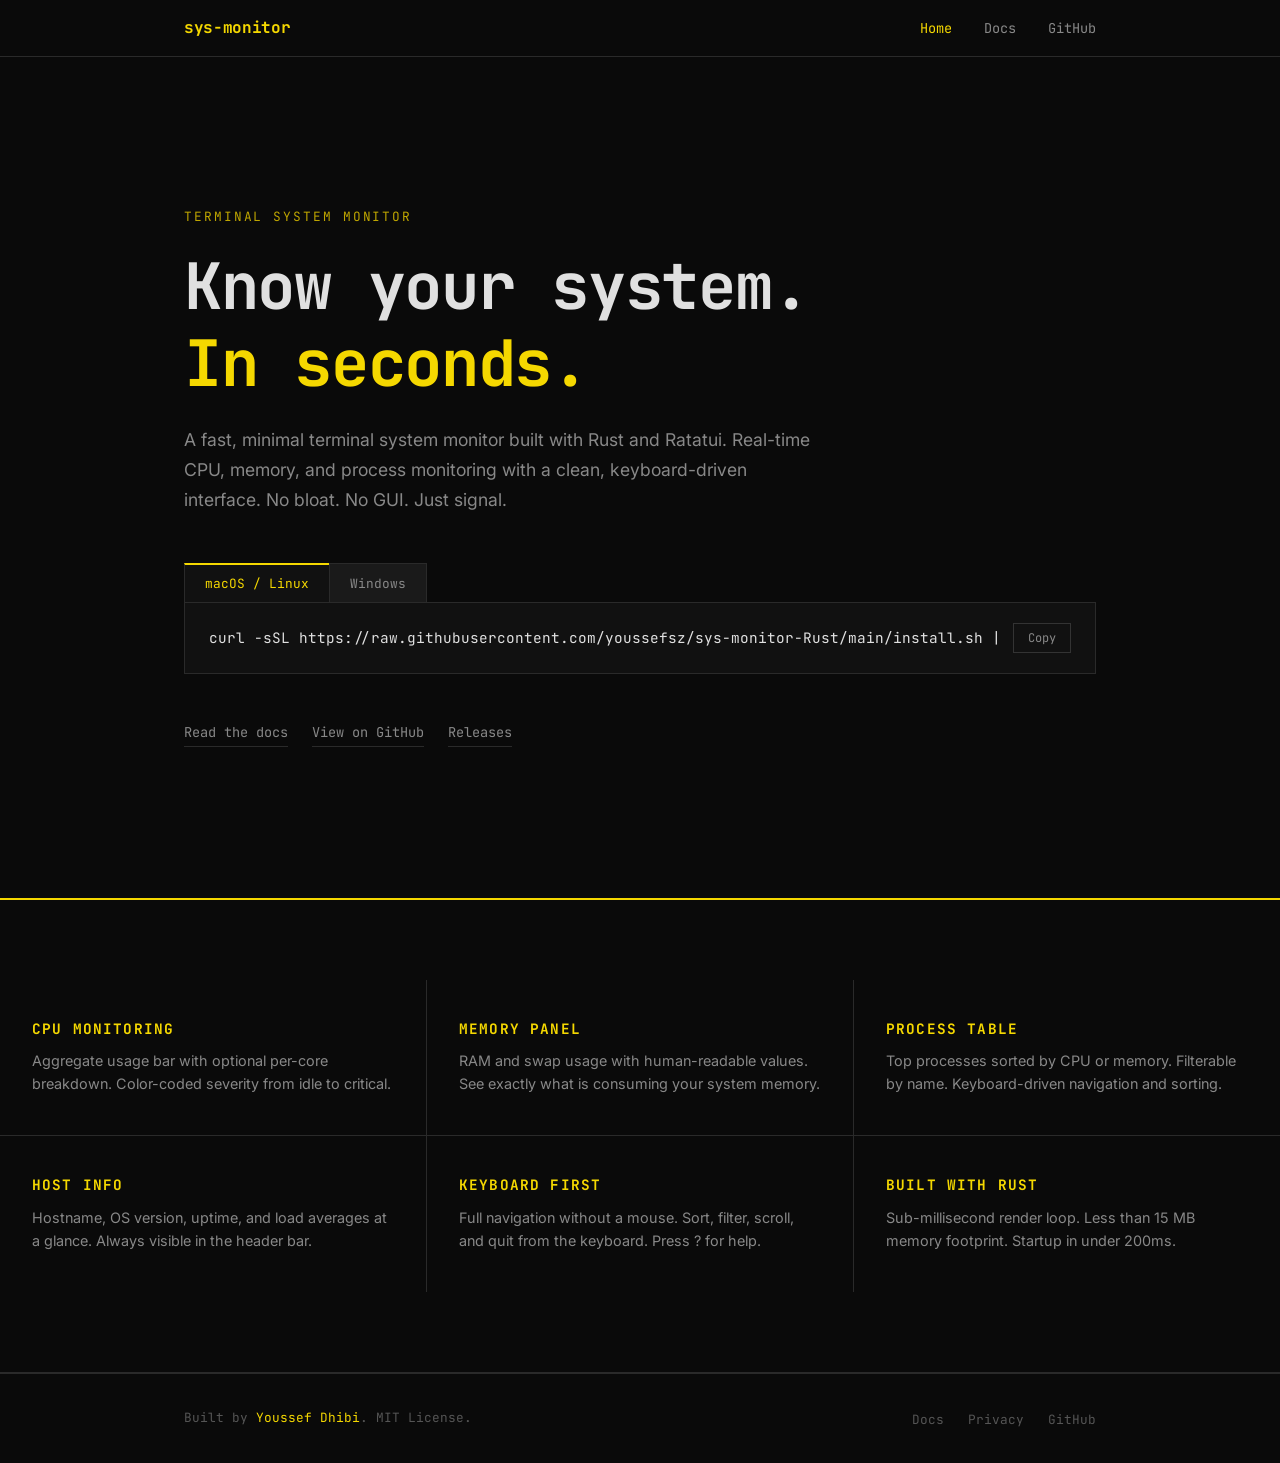
==== landing-page/index.html @ a376467f "feat: add landing page with docs and privacy policy - Brutalist dark + yellow theme with hero sectio" ====
<!DOCTYPE html>
<html lang="en">

<head>
    <meta charset="UTF-8">
    <meta name="viewport" content="width=device-width, initial-scale=1.0">
    <title>sys-monitor - A modern terminal system monitor</title>
    <meta name="description"
        content="A fast, minimal terminal system monitor built with Rust. Real-time CPU, memory, and process monitoring with a clean interface.">
    <link rel="preconnect" href="https://fonts.googleapis.com">
    <link rel="preconnect" href="https://fonts.gstatic.com" crossorigin>
    <link
        href="https://fonts.googleapis.com/css2?family=Inter:wght@400;500;600&family=JetBrains+Mono:wght@400;500;700&display=swap"
        rel="stylesheet">
    <link rel="stylesheet" href="style.css">
</head>

<body>

    <!-- ── Navigation ─────────────────────────────────────────── -->

    <nav class="nav">
        <div class="nav-inner">
            <a href="./" class="nav-brand">sys-monitor</a>
            <button class="nav-mobile-toggle" id="nav-toggle" aria-label="Toggle navigation">
                &#9776;
            </button>
            <ul class="nav-links" id="nav-links">
                <li><a href="./" class="active">Home</a></li>
                <li><a href="./docs">Docs</a></li>
                <li><a href="https://github.com/youssefsz/sys-monitor-Rust" target="_blank" rel="noopener">GitHub</a>
                </li>
            </ul>
        </div>
    </nav>

    <!-- ── Hero ───────────────────────────────────────────────── -->

    <section class="hero">
        <div class="container hero-content">

            <p class="hero-tag">Terminal system monitor</p>

            <h1>Know your system.<br><span>In seconds.</span></h1>

            <p class="hero-desc">
                A fast, minimal terminal system monitor built with Rust and Ratatui.
                Real-time CPU, memory, and process monitoring with a clean, keyboard-driven interface.
                No bloat. No GUI. Just signal.
            </p>

            <!-- Install commands -->
            <div class="install-block">
                <div class="install-tabs">
                    <button class="install-tab active" data-target="cmd-unix" id="tab-unix">macOS / Linux</button>
                    <button class="install-tab" data-target="cmd-windows" id="tab-windows">Windows</button>
                </div>

                <div class="install-cmd" id="cmd-unix">
                    <code
                        id="code-unix">curl -sSL https://raw.githubusercontent.com/youssefsz/sys-monitor-Rust/main/install.sh | bash</code>
                    <button class="copy-btn" data-clipboard="code-unix">Copy</button>
                </div>

                <div class="install-cmd install-cmd-hidden" id="cmd-windows">
                    <code
                        id="code-windows">powershell -Command "irm https://raw.githubusercontent.com/youssefsz/sys-monitor-Rust/main/install.ps1 | iex"</code>
                    <button class="copy-btn" data-clipboard="code-windows">Copy</button>
                </div>
            </div>

            <!-- Links -->
            <div class="hero-links">
                <a href="./docs">Read the docs</a>
                <a href="https://github.com/youssefsz/sys-monitor-Rust" target="_blank" rel="noopener">View on
                    GitHub</a>
                <a href="https://github.com/youssefsz/sys-monitor-Rust/releases" target="_blank"
                    rel="noopener">Releases</a>
            </div>

        </div>
    </section>

    <!-- ── Features ───────────────────────────────────────────── -->

    <section class="features section">
        <div class="features-grid">

            <div class="feature-card">
                <h3>CPU Monitoring</h3>
                <p>Aggregate usage bar with optional per-core breakdown. Color-coded severity from idle to critical.</p>
            </div>

            <div class="feature-card">
                <h3>Memory Panel</h3>
                <p>RAM and swap usage with human-readable values. See exactly what is consuming your system memory.</p>
            </div>

            <div class="feature-card">
                <h3>Process Table</h3>
                <p>Top processes sorted by CPU or memory. Filterable by name. Keyboard-driven navigation and sorting.
                </p>
            </div>

            <div class="feature-card">
                <h3>Host Info</h3>
                <p>Hostname, OS version, uptime, and load averages at a glance. Always visible in the header bar.</p>
            </div>

            <div class="feature-card">
                <h3>Keyboard First</h3>
                <p>Full navigation without a mouse. Sort, filter, scroll, and quit from the keyboard. Press ? for help.
                </p>
            </div>

            <div class="feature-card">
                <h3>Built with Rust</h3>
                <p>Sub-millisecond render loop. Less than 15 MB memory footprint. Startup in under 200ms.</p>
            </div>

        </div>
    </section>

    <!-- ── Footer ─────────────────────────────────────────────── -->

    <footer class="footer">
        <div class="container footer-inner">
            <p class="footer-text">
                Built by <a href="https://youssef.tn" target="_blank" rel="noopener">Youssef Dhibi</a>. MIT License.
            </p>
            <ul class="footer-links">
                <li><a href="./docs">Docs</a></li>
                <li><a href="./privacy">Privacy</a></li>
                <li><a href="https://github.com/youssefsz/sys-monitor-Rust" target="_blank" rel="noopener">GitHub</a>
                </li>
            </ul>
        </div>
    </footer>

    <script src="main.js"></script>
</body>

</html>
---- landing-page/style.css ----
/* ================================================================
   sys-monitor landing page
   Brutalist dark + yellow theme
   ================================================================ */

/* ── Reset ─────────────────────────────────────────────────────── */

*,
*::before,
*::after {
    margin: 0;
    padding: 0;
    box-sizing: border-box;
}

/* ── Tokens ────────────────────────────────────────────────────── */

:root {
    --bg: #0a0a0a;
    --bg-surface: #111111;
    --bg-raised: #1a1a1a;
    --border: #2a2a2a;
    --border-bold: #333333;

    --yellow: #f5d800;
    --yellow-dim: #bfa600;
    --yellow-hover: #ffe63b;

    --text: #e0e0e0;
    --text-dim: #888888;
    --text-muted: #555555;

    --mono: "JetBrains Mono", "Fira Code", "SF Mono", "Cascadia Code", "Consolas", monospace;
    --sans: "Inter", "Helvetica Neue", Arial, sans-serif;

    --max-w: 960px;
    --gutter: 24px;
}

/* ── Base ──────────────────────────────────────────────────────── */

html {
    font-size: 16px;
    scroll-behavior: smooth;
    -webkit-font-smoothing: antialiased;
}

body {
    background: var(--bg);
    color: var(--text);
    font-family: var(--sans);
    line-height: 1.6;
}

a {
    color: var(--yellow);
    text-decoration: none;
}

a:hover {
    color: var(--yellow-hover);
}

::selection {
    background: var(--yellow);
    color: var(--bg);
}

img {
    max-width: 100%;
    display: block;
}

/* ── Typography ────────────────────────────────────────────────── */

h1,
h2,
h3,
h4 {
    font-family: var(--mono);
    font-weight: 700;
    line-height: 1.2;
    letter-spacing: -0.02em;
}

h1 {
    font-size: clamp(2.4rem, 5vw, 4rem);
}

h2 {
    font-size: clamp(1.4rem, 3vw, 2rem);
    margin-bottom: 16px;
}

h3 {
    font-size: 1.1rem;
    margin-bottom: 12px;
}

p {
    max-width: 640px;
}

code,
pre {
    font-family: var(--mono);
}

/* ── Layout ────────────────────────────────────────────────────── */

.container {
    max-width: var(--max-w);
    margin: 0 auto;
    padding: 0 var(--gutter);
}

.section {
    padding: 80px 0;
}

/* ── Navigation ────────────────────────────────────────────────── */

.nav {
    position: fixed;
    top: 0;
    left: 0;
    right: 0;
    z-index: 100;
    background: var(--bg);
    border-bottom: 1px solid var(--border);
}

.nav-inner {
    max-width: var(--max-w);
    margin: 0 auto;
    padding: 0 var(--gutter);
    display: flex;
    align-items: center;
    justify-content: space-between;
    height: 56px;
}

.nav-brand {
    font-family: var(--mono);
    font-weight: 700;
    font-size: 1rem;
    color: var(--yellow);
    letter-spacing: -0.02em;
}

.nav-links {
    display: flex;
    gap: 32px;
    list-style: none;
}

.nav-links a {
    color: var(--text-dim);
    font-family: var(--mono);
    font-size: 0.85rem;
    transition: color 0.15s;
}

.nav-links a:hover,
.nav-links a.active {
    color: var(--yellow);
}

.nav-mobile-toggle {
    display: none;
    background: none;
    border: none;
    color: var(--text);
    font-size: 1.4rem;
    cursor: pointer;
    padding: 4px;
}

/* ── Hero ──────────────────────────────────────────────────────── */

.hero {
    min-height: 100vh;
    display: flex;
    align-items: center;
    padding-top: 56px;
    border-bottom: 2px solid var(--yellow);
}

.hero-content {
    width: 100%;
}

.hero-tag {
    font-family: var(--mono);
    font-size: 0.8rem;
    color: var(--yellow-dim);
    text-transform: uppercase;
    letter-spacing: 0.15em;
    margin-bottom: 20px;
}

.hero h1 {
    color: var(--text);
    margin-bottom: 24px;
}

.hero h1 span {
    color: var(--yellow);
}

.hero-desc {
    font-size: 1.1rem;
    color: var(--text-dim);
    margin-bottom: 48px;
    line-height: 1.7;
}

/* ── Install block ─────────────────────────────────────────────── */

.install-block {
    margin-bottom: 48px;
}

.install-tabs {
    display: flex;
    gap: 0;
    margin-bottom: 0;
}

.install-tab {
    background: var(--bg-raised);
    border: 1px solid var(--border);
    border-bottom: none;
    padding: 10px 20px;
    font-family: var(--mono);
    font-size: 0.8rem;
    color: var(--text-dim);
    cursor: pointer;
    transition: background 0.15s, color 0.15s;
}

.install-tab:first-child {
    border-right: none;
}

.install-tab.active {
    background: var(--bg-surface);
    color: var(--yellow);
    border-top: 2px solid var(--yellow);
}

.install-cmd {
    background: var(--bg-surface);
    border: 1px solid var(--border);
    padding: 20px 24px;
    display: flex;
    align-items: center;
    justify-content: space-between;
    gap: 16px;
}

.install-cmd code {
    font-size: 0.9rem;
    color: var(--text);
    white-space: nowrap;
    overflow-x: auto;
}

.install-cmd-hidden {
    display: none;
}

.copy-btn {
    background: none;
    border: 1px solid var(--border-bold);
    color: var(--text-dim);
    font-family: var(--mono);
    font-size: 0.75rem;
    padding: 6px 14px;
    cursor: pointer;
    transition: border-color 0.15s, color 0.15s;
    white-space: nowrap;
    flex-shrink: 0;
}

.copy-btn:hover {
    border-color: var(--yellow);
    color: var(--yellow);
}

.copy-btn.copied {
    border-color: var(--yellow);
    color: var(--yellow);
}

/* ── Hero links ────────────────────────────────────────────────── */

.hero-links {
    display: flex;
    gap: 24px;
    flex-wrap: wrap;
}

.hero-links a {
    font-family: var(--mono);
    font-size: 0.85rem;
    color: var(--text-dim);
    border-bottom: 1px solid var(--border);
    padding-bottom: 2px;
    transition: color 0.15s, border-color 0.15s;
}

.hero-links a:hover {
    color: var(--yellow);
    border-color: var(--yellow);
}

/* ── Features (below hero) ─────────────────────────────────────── */

.features {
    border-bottom: 1px solid var(--border);
}

.features-grid {
    display: grid;
    grid-template-columns: repeat(3, 1fr);
    gap: 1px;
    background: var(--border);
}

.feature-card {
    background: var(--bg);
    padding: 40px 32px;
}

.feature-card h3 {
    font-family: var(--mono);
    color: var(--yellow);
    font-size: 0.9rem;
    text-transform: uppercase;
    letter-spacing: 0.08em;
    margin-bottom: 12px;
}

.feature-card p {
    color: var(--text-dim);
    font-size: 0.9rem;
    line-height: 1.6;
}

/* ── Footer ────────────────────────────────────────────────────── */

.footer {
    border-top: 1px solid var(--border);
    padding: 32px 0;
}

.footer-inner {
    display: flex;
    justify-content: space-between;
    align-items: center;
    flex-wrap: wrap;
    gap: 16px;
}

.footer-text {
    font-family: var(--mono);
    font-size: 0.8rem;
    color: var(--text-muted);
}

.footer-links {
    display: flex;
    gap: 24px;
    list-style: none;
}

.footer-links a {
    font-family: var(--mono);
    font-size: 0.8rem;
    color: var(--text-muted);
    transition: color 0.15s;
}

.footer-links a:hover {
    color: var(--yellow);
}

/* ================================================================
   DOCS PAGE
   ================================================================ */

.docs-layout {
    display: grid;
    grid-template-columns: 220px 1fr;
    gap: 48px;
    padding-top: 56px;
    min-height: 100vh;
}

.docs-sidebar {
    position: sticky;
    top: 56px;
    height: calc(100vh - 56px);
    overflow-y: auto;
    padding: 32px 0;
    border-right: 1px solid var(--border);
}

.docs-sidebar-title {
    font-family: var(--mono);
    font-size: 0.75rem;
    text-transform: uppercase;
    letter-spacing: 0.12em;
    color: var(--text-muted);
    margin-bottom: 16px;
    padding: 0 16px;
}

.docs-nav {
    list-style: none;
}

.docs-nav li a {
    display: block;
    padding: 8px 16px;
    font-family: var(--mono);
    font-size: 0.82rem;
    color: var(--text-dim);
    border-left: 2px solid transparent;
    transition: color 0.15s, border-color 0.15s;
}

.docs-nav li a:hover,
.docs-nav li a.active {
    color: var(--yellow);
    border-left-color: var(--yellow);
}

.docs-content {
    padding: 40px 0 80px;
    max-width: 680px;
}

.docs-content h1 {
    font-size: 2rem;
    margin-bottom: 8px;
}

.docs-content .docs-subtitle {
    color: var(--text-dim);
    font-size: 1rem;
    margin-bottom: 48px;
}

.docs-content h2 {
    font-size: 1.3rem;
    margin-top: 56px;
    margin-bottom: 16px;
    padding-bottom: 8px;
    border-bottom: 1px solid var(--border);
    color: var(--yellow);
}

.docs-content h3 {
    font-size: 1rem;
    margin-top: 32px;
    margin-bottom: 12px;
    color: var(--text);
}

.docs-content p {
    margin-bottom: 16px;
    color: var(--text-dim);
    font-size: 0.95rem;
    line-height: 1.7;
}

.docs-content ul,
.docs-content ol {
    margin-bottom: 16px;
    padding-left: 24px;
}

.docs-content li {
    color: var(--text-dim);
    font-size: 0.95rem;
    line-height: 1.7;
    margin-bottom: 6px;
}

.docs-content pre {
    background: var(--bg-surface);
    border: 1px solid var(--border);
    padding: 20px 24px;
    margin-bottom: 0;
    overflow-x: auto;
    font-size: 0.85rem;
    line-height: 1.6;
    color: var(--text);
}

.code-block {
    position: relative;
    margin-bottom: 24px;
}

.code-copy-btn {
    position: absolute;
    top: 8px;
    right: 8px;
    background: var(--bg-raised);
    border: 1px solid var(--border-bold);
    color: var(--text-dim);
    font-family: var(--mono);
    font-size: 0.7rem;
    padding: 4px 10px;
    cursor: pointer;
    transition: border-color 0.15s, color 0.15s, opacity 0.15s;
    opacity: 0;
    z-index: 1;
}

.code-block:hover .code-copy-btn {
    opacity: 1;
}

.code-copy-btn:hover {
    border-color: var(--yellow);
    color: var(--yellow);
}

.code-copy-btn.copied {
    border-color: var(--yellow);
    color: var(--yellow);
    opacity: 1;
}

.docs-content code {
    font-size: 0.85rem;
}

.docs-content p code,
.docs-content li code {
    background: var(--bg-raised);
    padding: 2px 6px;
    border: 1px solid var(--border);
    font-size: 0.82rem;
    color: var(--yellow);
}

.docs-content table {
    width: 100%;
    border-collapse: collapse;
    margin-bottom: 24px;
    font-size: 0.9rem;
}

.docs-content th {
    text-align: left;
    padding: 10px 16px;
    font-family: var(--mono);
    font-size: 0.8rem;
    text-transform: uppercase;
    letter-spacing: 0.08em;
    color: var(--yellow-dim);
    border-bottom: 2px solid var(--border-bold);
}

.docs-content td {
    padding: 10px 16px;
    border-bottom: 1px solid var(--border);
    color: var(--text-dim);
}

.docs-content td code {
    background: var(--bg-raised);
    padding: 2px 6px;
    border: 1px solid var(--border);
    font-size: 0.82rem;
    color: var(--text);
}

/* ================================================================
   PRIVACY / TERMS PAGE
   ================================================================ */

.legal-page {
    padding-top: 56px;
    min-height: 100vh;
}

.legal-content {
    max-width: 680px;
    margin: 0 auto;
    padding: 64px var(--gutter) 80px;
}

.legal-content h1 {
    font-size: 2rem;
    margin-bottom: 8px;
}

.legal-content .legal-updated {
    font-family: var(--mono);
    font-size: 0.8rem;
    color: var(--text-muted);
    margin-bottom: 48px;
}

.legal-content h2 {
    font-size: 1.2rem;
    margin-top: 48px;
    margin-bottom: 12px;
    color: var(--yellow);
}

.legal-content p {
    margin-bottom: 16px;
    color: var(--text-dim);
    font-size: 0.95rem;
    line-height: 1.7;
}

.legal-content ul {
    margin-bottom: 16px;
    padding-left: 24px;
}

.legal-content li {
    color: var(--text-dim);
    font-size: 0.95rem;
    line-height: 1.7;
    margin-bottom: 6px;
}

/* ================================================================
   RESPONSIVE
   ================================================================ */

@media (max-width: 768px) {
    :root {
        --gutter: 16px;
    }

    .nav-links {
        display: none;
        position: absolute;
        top: 56px;
        left: 0;
        right: 0;
        background: var(--bg);
        border-bottom: 1px solid var(--border);
        flex-direction: column;
        padding: 16px var(--gutter);
        gap: 12px;
    }

    .nav-links.open {
        display: flex;
    }

    .nav-mobile-toggle {
        display: block;
    }

    .features-grid {
        grid-template-columns: 1fr;
    }

    .docs-layout {
        grid-template-columns: 1fr;
        gap: 0;
    }

    .docs-sidebar {
        position: static;
        height: auto;
        border-right: none;
        border-bottom: 1px solid var(--border);
        padding: 24px 0;
    }

    .hero-links {
        flex-direction: column;
        gap: 12px;
    }

    .install-cmd {
        flex-direction: column;
        align-items: flex-start;
        gap: 12px;
    }

    .install-cmd code {
        font-size: 0.78rem;
    }

    .footer-inner {
        flex-direction: column;
        align-items: flex-start;
    }
}

@media (max-width: 480px) {
    .install-tabs {
        flex-direction: column;
    }

    .install-tab {
        border-right: 1px solid var(--border);
        border-bottom: none;
    }

    .install-tab:first-child {
        border-right: 1px solid var(--border);
    }

    .install-tab.active {
        border-top: none;
        border-left: 2px solid var(--yellow);
    }
}
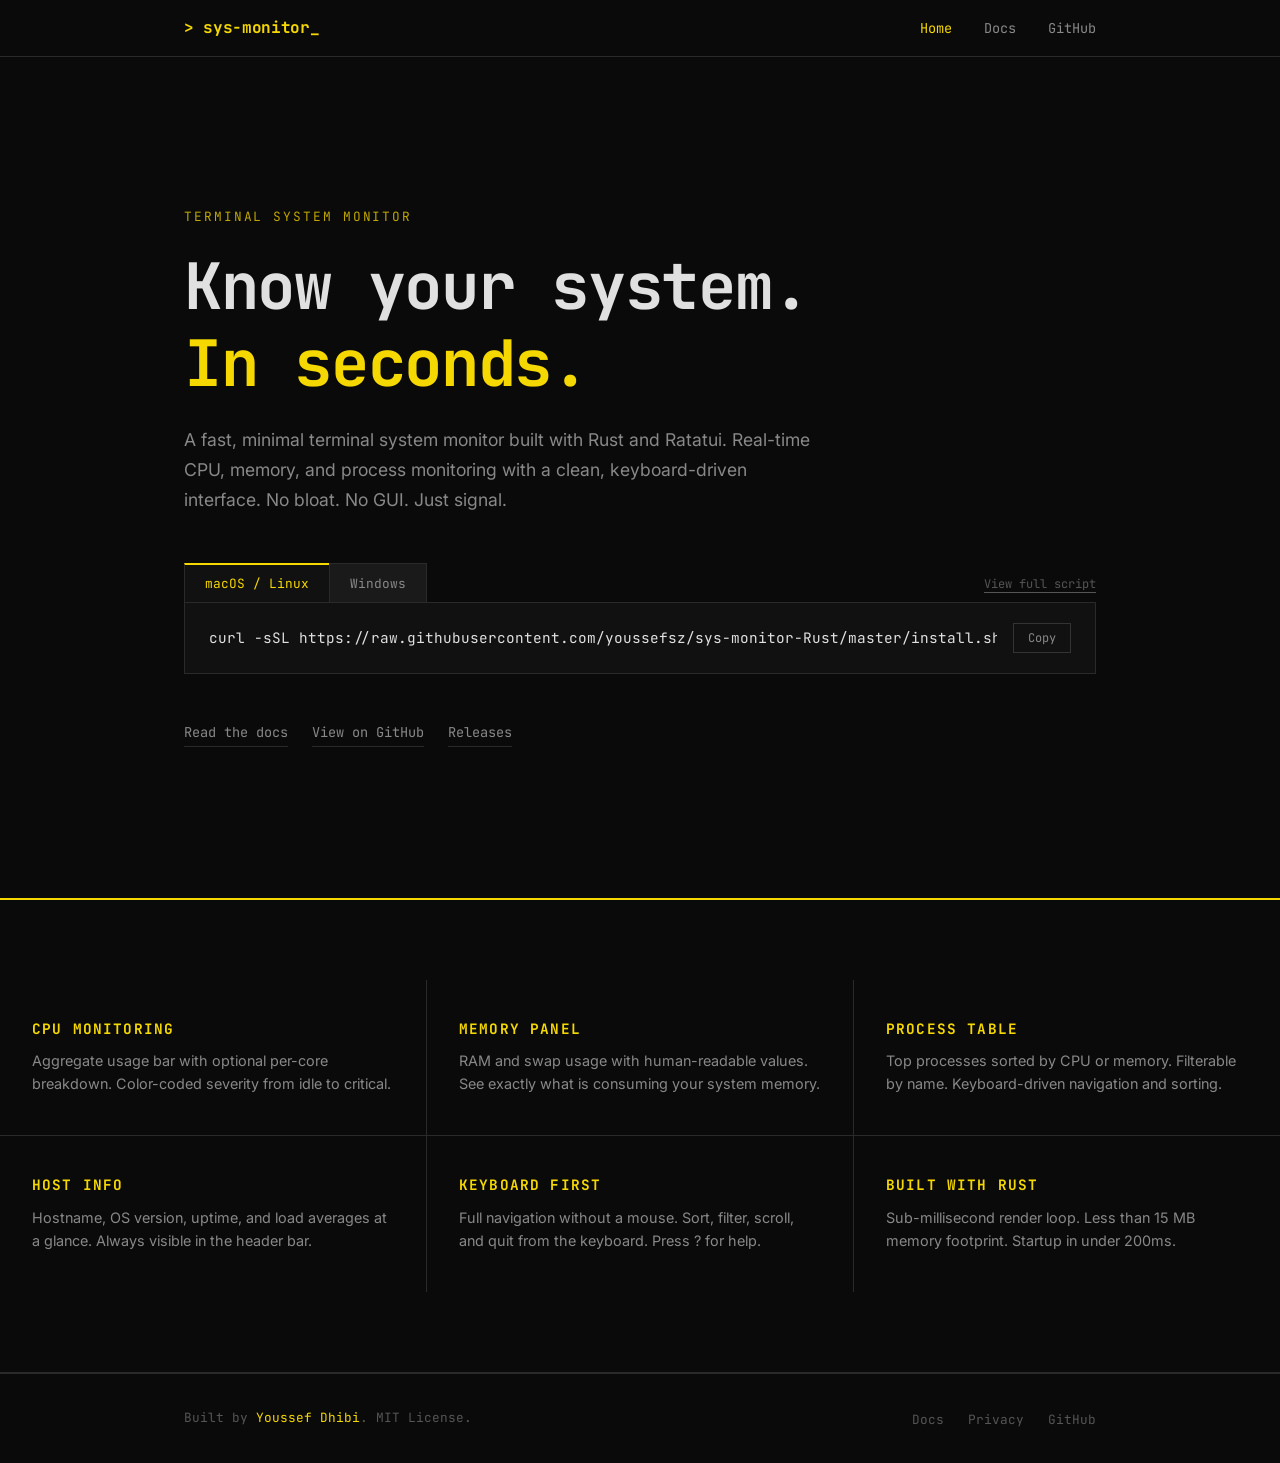
==== commit 063621b1: "feat: Add Windows installer, landing page script viewer, and comprehensive SEO tags" ====
--- a/landing-page/index.html
+++ b/landing-page/index.html
@@ -7,6 +7,36 @@
     <title>sys-monitor - A modern terminal system monitor</title>
     <meta name="description"
         content="A fast, minimal terminal system monitor built with Rust. Real-time CPU, memory, and process monitoring with a clean interface.">
+    <meta name="keywords"
+        content="sys-monitor, system monitor, rust, terminal, top, htop alternative, ratatui, macos, linux, windows">
+    <meta name="author" content="Youssef Dhibi">
+    <link rel="canonical" href="https://sys-monitor.youssef.tn/">
+
+    <!-- Open Graph / Facebook -->
+    <meta property="og:type" content="website">
+    <meta property="og:url" content="https://sys-monitor.youssef.tn/">
+    <meta property="og:title" content="sys-monitor - A modern terminal system monitor">
+    <meta property="og:description"
+        content="A fast, minimal terminal system monitor built with Rust. Real-time CPU, memory, and process monitoring with a clean interface.">
+    <!-- Replace this with a real screenshot URL ideally -->
+    <meta property="og:image" content="https://sys-monitor.youssef.tn/imgs/og-img/OG.png">
+
+    <!-- Twitter -->
+    <meta name="twitter:card" content="summary_large_image">
+    <meta name="twitter:url" content="https://sys-monitor.youssef.tn/">
+    <meta name="twitter:title" content="sys-monitor - A modern terminal system monitor">
+    <meta name="twitter:description"
+        content="A fast, minimal terminal system monitor built with Rust. Real-time CPU, memory, and process monitoring with a clean interface.">
+    <meta name="twitter:image" content="https://sys-monitor.youssef.tn/imgs/og-img/OG.png">
+
+    <!-- Favicons -->
+    <link rel="apple-touch-icon" sizes="180x180" href="imgs/favicons/apple-touch-icon.png">
+    <link rel="icon" type="image/png" sizes="32x32" href="imgs/favicons/favicon-32x32.png">
+    <link rel="icon" type="image/png" sizes="16x16" href="imgs/favicons/favicon-16x16.png">
+    <link rel="manifest" href="imgs/favicons/site.webmanifest">
+    <link rel="shortcut icon" href="imgs/favicons/favicon.ico">
+    <meta name="theme-color" content="#0a0a0a">
+
     <link rel="preconnect" href="https://fonts.googleapis.com">
     <link rel="preconnect" href="https://fonts.gstatic.com" crossorigin>
     <link
@@ -21,7 +51,8 @@
 
     <nav class="nav">
         <div class="nav-inner">
-            <a href="./" class="nav-brand">sys-monitor</a>
+            <a href="./" class="nav-brand"><span class="nav-chevron">&gt;</span> sys-monitor<span
+                    class="nav-cursor">_</span></a>
             <button class="nav-mobile-toggle" id="nav-toggle" aria-label="Toggle navigation">
                 &#9776;
             </button>
@@ -51,20 +82,23 @@
 
             <!-- Install commands -->
             <div class="install-block">
-                <div class="install-tabs">
-                    <button class="install-tab active" data-target="cmd-unix" id="tab-unix">macOS / Linux</button>
-                    <button class="install-tab" data-target="cmd-windows" id="tab-windows">Windows</button>
+                <div class="install-header">
+                    <div class="install-tabs">
+                        <button class="install-tab active" data-target="cmd-unix" id="tab-unix">macOS / Linux</button>
+                        <button class="install-tab" data-target="cmd-windows" id="tab-windows">Windows</button>
+                    </div>
+                    <button class="view-script-link" id="view-script-btn">View full script</button>
                 </div>
 
                 <div class="install-cmd" id="cmd-unix">
                     <code
-                        id="code-unix">curl -sSL https://raw.githubusercontent.com/youssefsz/sys-monitor-Rust/main/install.sh | bash</code>
+                        id="code-unix">curl -sSL https://raw.githubusercontent.com/youssefsz/sys-monitor-Rust/master/install.sh | bash</code>
                     <button class="copy-btn" data-clipboard="code-unix">Copy</button>
                 </div>
 
                 <div class="install-cmd install-cmd-hidden" id="cmd-windows">
                     <code
-                        id="code-windows">powershell -Command "irm https://raw.githubusercontent.com/youssefsz/sys-monitor-Rust/main/install.ps1 | iex"</code>
+                        id="code-windows">powershell -Command "irm https://raw.githubusercontent.com/youssefsz/sys-monitor-Rust/master/install.ps1 | iex"</code>
                     <button class="copy-btn" data-clipboard="code-windows">Copy</button>
                 </div>
             </div>
@@ -137,6 +171,22 @@
         </div>
     </footer>
 
+    <!-- ── Script Viewer Modal ────────────────────────────────────── -->
+    <div id="script-modal" class="modal">
+        <div class="modal-content">
+            <div class="modal-header">
+                <h3 id="modal-title">Script Preview</h3>
+                <button class="modal-close">&times;</button>
+            </div>
+            <div class="modal-body">
+                <pre id="script-content">Loading...</pre>
+            </div>
+            <div class="modal-footer">
+                <button class="copy-btn" id="modal-copy-btn">Copy Script</button>
+            </div>
+        </div>
+    </div>
+
     <script src="main.js"></script>
 </body>
 
--- a/landing-page/style.css
+++ b/landing-page/style.css
@@ -148,6 +148,26 @@
     letter-spacing: -0.02em;
 }
 
+.nav-chevron {
+    color: var(--yellow);
+}
+
+.nav-cursor {
+    animation: blink 1s step-end infinite;
+}
+
+@keyframes blink {
+
+    0%,
+    100% {
+        opacity: 1;
+    }
+
+    50% {
+        opacity: 0;
+    }
+}
+
 .nav-links {
     display: flex;
     gap: 32px;
@@ -221,10 +241,16 @@
     margin-bottom: 48px;
 }
 
+.install-header {
+    display: flex;
+    justify-content: space-between;
+    align-items: flex-end;
+    margin-bottom: 0;
+}
+
 .install-tabs {
     display: flex;
     gap: 0;
-    margin-bottom: 0;
 }
 
 .install-tab {
@@ -247,6 +273,23 @@
     background: var(--bg-surface);
     color: var(--yellow);
     border-top: 2px solid var(--yellow);
+}
+
+.view-script-link {
+    background: none;
+    border: none;
+    font-family: var(--mono);
+    font-size: 0.75rem;
+    color: var(--text-muted);
+    cursor: pointer;
+    padding: 10px 0;
+    text-decoration: underline;
+    text-underline-offset: 4px;
+    transition: color 0.15s;
+}
+
+.view-script-link:hover {
+    color: var(--yellow);
 }
 
 .install-cmd {
@@ -579,6 +622,93 @@
     border: 1px solid var(--border);
     font-size: 0.82rem;
     color: var(--text);
+}
+
+/* ── Modal ─────────────────────────────────────────────────────── */
+
+.modal {
+    display: none;
+    position: fixed;
+    top: 0;
+    left: 0;
+    width: 100%;
+    height: 100%;
+    background: rgba(0, 0, 0, 0.85);
+    backdrop-filter: blur(4px);
+    z-index: 1000;
+    align-items: center;
+    justify-content: center;
+    padding: 24px;
+}
+
+.modal.active {
+    display: flex;
+}
+
+.modal-content {
+    background: var(--bg-surface);
+    border: 2px solid var(--yellow);
+    width: 100%;
+    max-width: 800px;
+    max-height: 85vh;
+    display: flex;
+    flex-direction: column;
+    box-shadow: 0 20px 50px rgba(0, 0, 0, 0.5);
+}
+
+.modal-header {
+    padding: 20px 24px;
+    border-bottom: 1px solid var(--border);
+    display: flex;
+    justify-content: space-between;
+    align-items: center;
+}
+
+.modal-header h3 {
+    margin: 0;
+    color: var(--yellow);
+    font-size: 1rem;
+    text-transform: uppercase;
+    letter-spacing: 0.1em;
+}
+
+.modal-close {
+    background: none;
+    border: none;
+    color: var(--text-dim);
+    font-size: 1.5rem;
+    cursor: pointer;
+    line-height: 1;
+    transition: color 0.1s;
+}
+
+.modal-close:hover {
+    color: var(--yellow);
+}
+
+.modal-body {
+    padding: 0;
+    overflow-y: auto;
+    flex: 1;
+    background: #0d0d0d;
+}
+
+.modal-body pre {
+    margin: 0;
+    padding: 24px;
+    font-family: var(--mono);
+    font-size: 0.85rem;
+    line-height: 1.6;
+    color: var(--text);
+    white-space: pre-wrap;
+    word-break: break-all;
+}
+
+.modal-footer {
+    padding: 16px 24px;
+    border-top: 1px solid var(--border);
+    display: flex;
+    justify-content: flex-end;
 }
 
 /* ================================================================
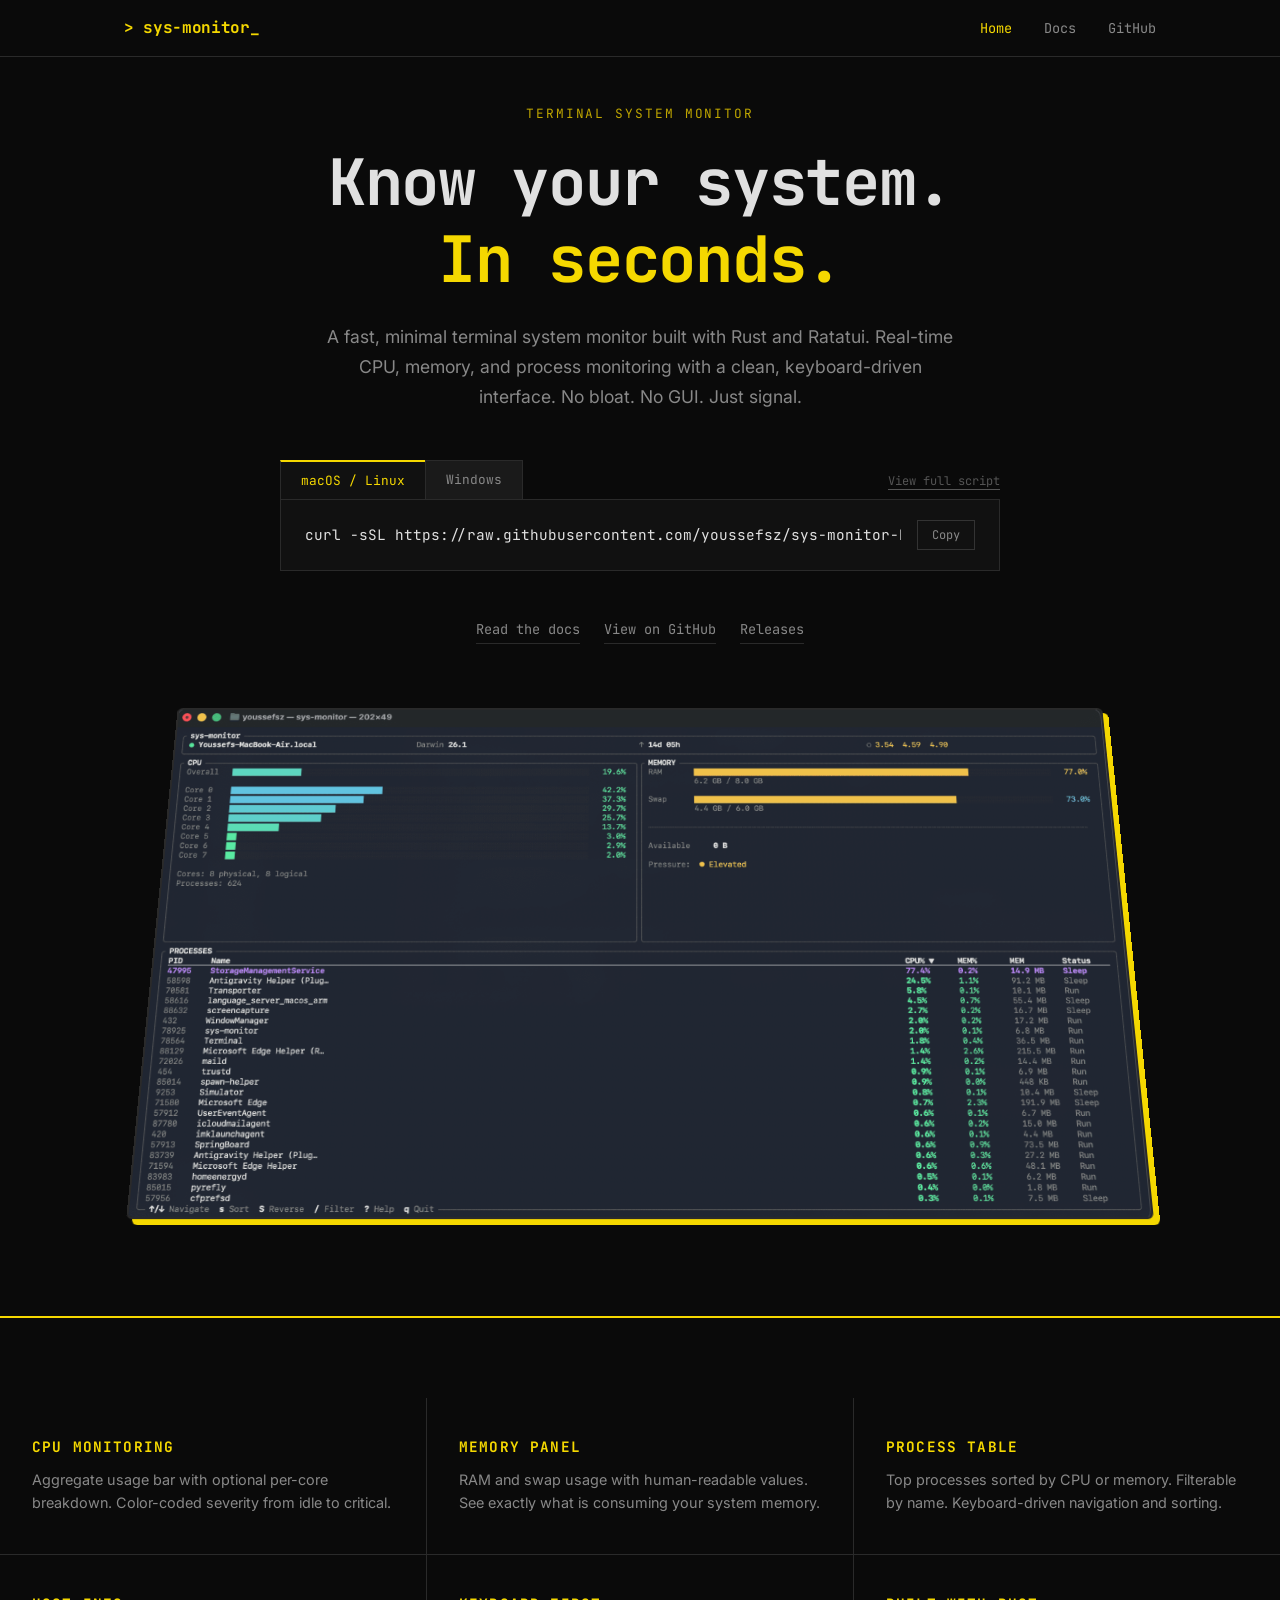
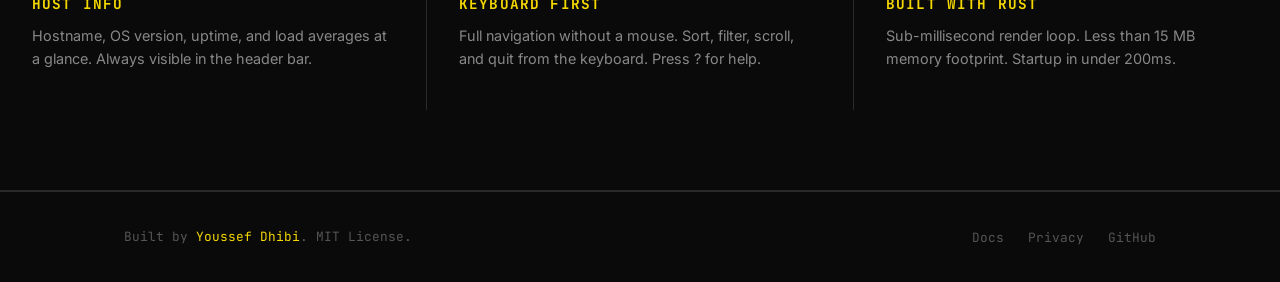
==== commit 449b7945: "feat(ui): add 3d animated preview to hero section Added terminal screenshot to hero section to build" ====
--- a/landing-page/index.html
+++ b/landing-page/index.html
@@ -69,47 +69,56 @@
 
     <section class="hero">
         <div class="container hero-content">
-
-            <p class="hero-tag">Terminal system monitor</p>
-
-            <h1>Know your system.<br><span>In seconds.</span></h1>
-
-            <p class="hero-desc">
-                A fast, minimal terminal system monitor built with Rust and Ratatui.
-                Real-time CPU, memory, and process monitoring with a clean, keyboard-driven interface.
-                No bloat. No GUI. Just signal.
-            </p>
-
-            <!-- Install commands -->
-            <div class="install-block">
-                <div class="install-header">
-                    <div class="install-tabs">
-                        <button class="install-tab active" data-target="cmd-unix" id="tab-unix">macOS / Linux</button>
-                        <button class="install-tab" data-target="cmd-windows" id="tab-windows">Windows</button>
+            <div class="hero-text">
+                <p class="hero-tag">Terminal system monitor</p>
+
+                <h1>Know your system.<br><span>In seconds.</span></h1>
+
+                <p class="hero-desc">
+                    A fast, minimal terminal system monitor built with Rust and Ratatui.
+                    Real-time CPU, memory, and process monitoring with a clean, keyboard-driven interface.
+                    No bloat. No GUI. Just signal.
+                </p>
+
+                <!-- Install commands -->
+                <div class="install-block">
+                    <div class="install-header">
+                        <div class="install-tabs">
+                            <button class="install-tab active" data-target="cmd-unix" id="tab-unix">macOS /
+                                Linux</button>
+                            <button class="install-tab" data-target="cmd-windows" id="tab-windows">Windows</button>
+                        </div>
+                        <button class="view-script-link" id="view-script-btn">View full script</button>
                     </div>
-                    <button class="view-script-link" id="view-script-btn">View full script</button>
+
+                    <div class="install-cmd" id="cmd-unix">
+                        <code
+                            id="code-unix">curl -sSL https://raw.githubusercontent.com/youssefsz/sys-monitor-Rust/master/install.sh | bash</code>
+                        <button class="copy-btn" data-clipboard="code-unix">Copy</button>
+                    </div>
+
+                    <div class="install-cmd install-cmd-hidden" id="cmd-windows">
+                        <code
+                            id="code-windows">powershell -Command "irm https://raw.githubusercontent.com/youssefsz/sys-monitor-Rust/master/install.ps1 | iex"</code>
+                        <button class="copy-btn" data-clipboard="code-windows">Copy</button>
+                    </div>
                 </div>
 
-                <div class="install-cmd" id="cmd-unix">
-                    <code
-                        id="code-unix">curl -sSL https://raw.githubusercontent.com/youssefsz/sys-monitor-Rust/master/install.sh | bash</code>
-                    <button class="copy-btn" data-clipboard="code-unix">Copy</button>
+                <!-- Links -->
+                <div class="hero-links">
+                    <a href="./docs">Read the docs</a>
+                    <a href="https://github.com/youssefsz/sys-monitor-Rust" target="_blank" rel="noopener">View on
+                        GitHub</a>
+                    <a href="https://github.com/youssefsz/sys-monitor-Rust/releases" target="_blank"
+                        rel="noopener">Releases</a>
                 </div>
-
-                <div class="install-cmd install-cmd-hidden" id="cmd-windows">
-                    <code
-                        id="code-windows">powershell -Command "irm https://raw.githubusercontent.com/youssefsz/sys-monitor-Rust/master/install.ps1 | iex"</code>
-                    <button class="copy-btn" data-clipboard="code-windows">Copy</button>
+            </div>
+
+            <!-- Preview Image -->
+            <div class="hero-visual-wrapper">
+                <div class="hero-visual" id="hero-visual">
+                    <img src="imgs/preview.png" alt="sys-monitor terminal preview">
                 </div>
-            </div>
-
-            <!-- Links -->
-            <div class="hero-links">
-                <a href="./docs">Read the docs</a>
-                <a href="https://github.com/youssefsz/sys-monitor-Rust" target="_blank" rel="noopener">View on
-                    GitHub</a>
-                <a href="https://github.com/youssefsz/sys-monitor-Rust/releases" target="_blank"
-                    rel="noopener">Releases</a>
             </div>
 
         </div>
--- a/landing-page/style.css
+++ b/landing-page/style.css
@@ -33,7 +33,7 @@
     --mono: "JetBrains Mono", "Fira Code", "SF Mono", "Cascadia Code", "Consolas", monospace;
     --sans: "Inter", "Helvetica Neue", Arial, sans-serif;
 
-    --max-w: 960px;
+    --max-w: 1080px;
     --gutter: 24px;
 }
 
@@ -84,7 +84,7 @@
 }
 
 h1 {
-    font-size: clamp(2.4rem, 5vw, 4rem);
+    font-size: clamp(2rem, 8vw, 4rem);
 }
 
 h2 {
@@ -208,6 +208,58 @@
 
 .hero-content {
     width: 100%;
+    display: flex;
+    flex-direction: column;
+    gap: 64px;
+    padding-top: 48px;
+    padding-bottom: 48px;
+}
+
+.hero-text {
+    width: 100%;
+    max-width: 720px;
+    min-width: 0;
+    margin: 0 auto;
+    display: flex;
+    flex-direction: column;
+    align-items: center;
+    text-align: center;
+}
+
+.hero-visual-wrapper {
+    width: 100%;
+    margin: 0 auto;
+    perspective: 1200px;
+    /* Provides the 3D space */
+}
+
+.hero-visual {
+    position: relative;
+    border: 2px solid var(--border);
+    border-radius: 6px;
+    background: var(--bg-surface);
+    overflow: hidden;
+    box-shadow: 6px 6px 0 var(--yellow);
+
+    /* Animation defaults driven by JS */
+    --scroll-progress: 0;
+
+    transform:
+        rotateX(calc((1 - var(--scroll-progress)) * 20deg)) scale(calc(0.85 + (var(--scroll-progress) * 0.15)));
+
+    transform-origin: top center;
+    will-change: transform;
+    transition: box-shadow 0.2s;
+}
+
+.hero-visual:hover {
+    box-shadow: 9px 9px 0 var(--yellow);
+}
+
+.hero-visual img {
+    width: 100%;
+    height: auto;
+    display: block;
 }
 
 .hero-tag {
@@ -238,7 +290,9 @@
 /* ── Install block ─────────────────────────────────────────────── */
 
 .install-block {
+    width: 100%;
     margin-bottom: 48px;
+    text-align: left;
 }
 
 .install-header {
@@ -307,6 +361,9 @@
     color: var(--text);
     white-space: nowrap;
     overflow-x: auto;
+    flex: 1;
+    min-width: 0;
+    width: 100%;
 }
 
 .install-cmd-hidden {
@@ -342,6 +399,7 @@
     display: flex;
     gap: 24px;
     flex-wrap: wrap;
+    justify-content: center;
 }
 
 .hero-links a {
@@ -435,7 +493,7 @@
 
 .docs-layout {
     display: grid;
-    grid-template-columns: 220px 1fr;
+    grid-template-columns: 220px minmax(0, 1fr);
     gap: 48px;
     padding-top: 56px;
     min-height: 100vh;
@@ -483,6 +541,7 @@
 .docs-content {
     padding: 40px 0 80px;
     max-width: 680px;
+    min-width: 0;
 }
 
 .docs-content h1 {
@@ -597,6 +656,9 @@
     border-collapse: collapse;
     margin-bottom: 24px;
     font-size: 0.9rem;
+    display: block;
+    overflow-x: auto;
+    -webkit-overflow-scrolling: touch;
 }
 
 .docs-content th {
@@ -773,6 +835,10 @@
         --gutter: 16px;
     }
 
+    .section {
+        padding: 60px 0;
+    }
+
     .nav-links {
         display: none;
         position: absolute;
@@ -782,6 +848,7 @@
         background: var(--bg);
         border-bottom: 1px solid var(--border);
         flex-direction: column;
+        align-items: center;
         padding: 16px var(--gutter);
         gap: 12px;
     }
@@ -799,7 +866,7 @@
     }
 
     .docs-layout {
-        grid-template-columns: 1fr;
+        grid-template-columns: minmax(0, 1fr);
         gap: 0;
     }
 
@@ -811,14 +878,25 @@
         padding: 24px 0;
     }
 
+    .hero {
+        min-height: auto;
+        padding-top: 100px;
+        padding-bottom: 60px;
+    }
+
+    .hero-content {
+        gap: 48px;
+    }
+
     .hero-links {
         flex-direction: column;
+        align-items: center;
         gap: 12px;
     }
 
     .install-cmd {
         flex-direction: column;
-        align-items: flex-start;
+        align-items: stretch;
         gap: 12px;
     }
 
@@ -828,26 +906,39 @@
 
     .footer-inner {
         flex-direction: column;
-        align-items: flex-start;
+        align-items: center;
+        text-align: center;
+        gap: 24px;
     }
 }
 
 @media (max-width: 480px) {
+    .install-header {
+        flex-wrap: wrap;
+    }
+
     .install-tabs {
-        flex-direction: column;
+        width: 100%;
+        order: 2;
+        display: flex;
+        flex-direction: row;
+    }
+
+    .view-script-link {
+        width: 100%;
+        order: 1;
+        text-align: right;
+        padding-top: 0;
+        padding-bottom: 8px;
     }
 
     .install-tab {
-        border-right: 1px solid var(--border);
+        flex: 1;
+        border: 1px solid var(--border);
         border-bottom: none;
     }
 
     .install-tab:first-child {
-        border-right: 1px solid var(--border);
-    }
-
-    .install-tab.active {
-        border-top: none;
-        border-left: 2px solid var(--yellow);
+        border-right: none;
     }
 }
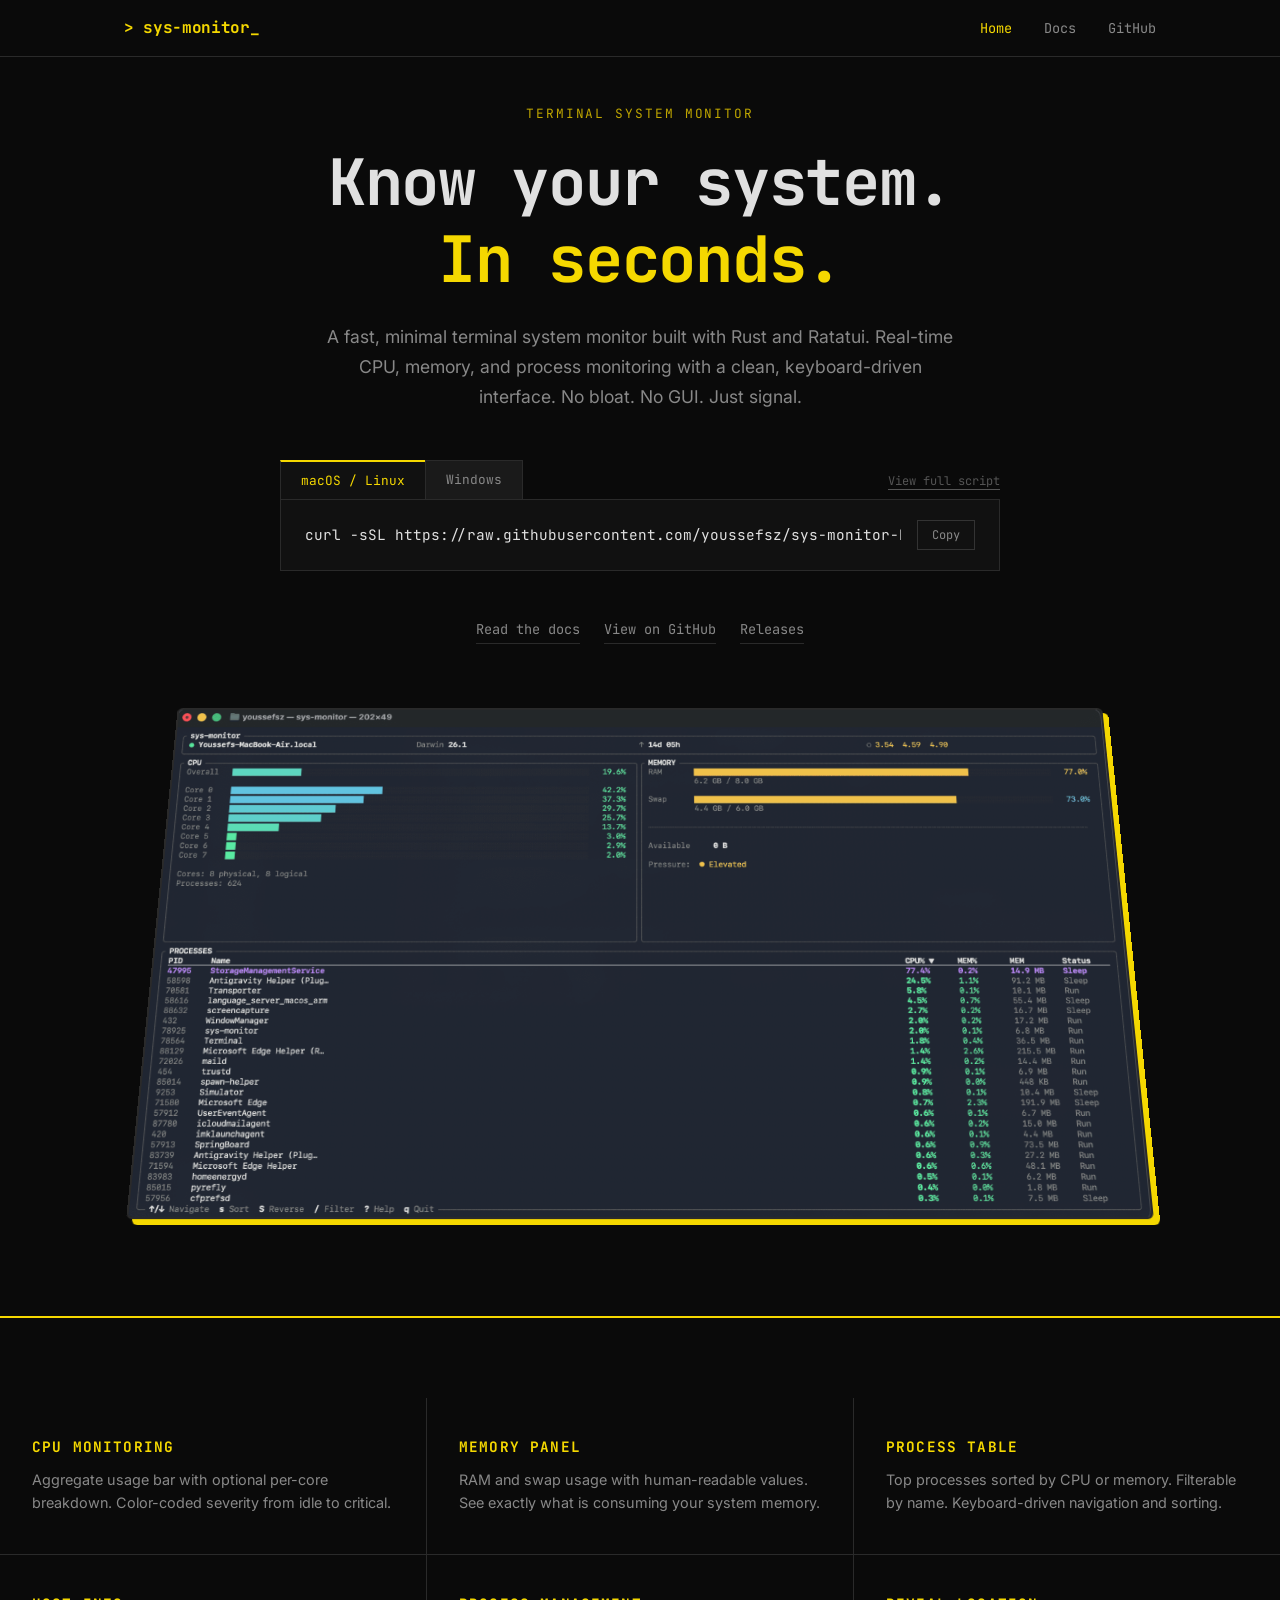
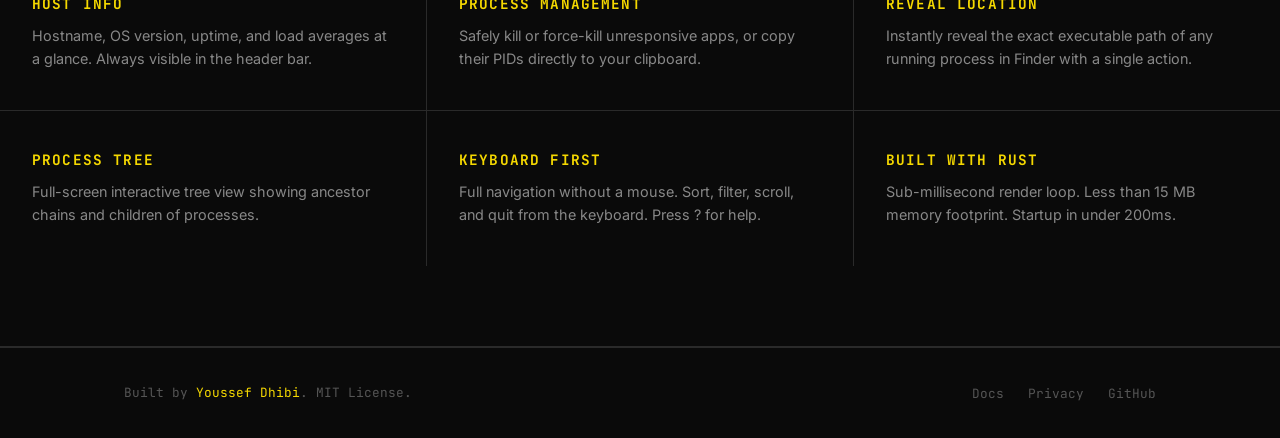
==== commit e4dd0453: "docs: update landing page and docs to reflect latest features - landing-page/docs/index.html:   - Up" ====
--- a/landing-page/index.html
+++ b/landing-page/index.html
@@ -45,7 +45,14 @@
     <link rel="stylesheet" href="style.css">
 </head>
 
-<body>
+<body class="no-scroll">
+
+    <!-- ── Loading Overlay ────────────────────────────────────── -->
+    <div id="loading-overlay" class="loading-overlay">
+        <div class="terminal-loader">
+            <span class="loader-text">sys-monitor</span><span class="loader-cursor"></span>
+        </div>
+    </div>
 
     <!-- ── Navigation ─────────────────────────────────────────── -->
 
@@ -151,6 +158,21 @@
             </div>
 
             <div class="feature-card">
+                <h3>Process Management</h3>
+                <p>Safely kill or force-kill unresponsive apps, or copy their PIDs directly to your clipboard.</p>
+            </div>
+
+            <div class="feature-card">
+                <h3>Reveal Location</h3>
+                <p>Instantly reveal the exact executable path of any running process in Finder with a single action.</p>
+            </div>
+
+            <div class="feature-card">
+                <h3>Process Tree</h3>
+                <p>Full-screen interactive tree view showing ancestor chains and children of processes.</p>
+            </div>
+
+            <div class="feature-card">
                 <h3>Keyboard First</h3>
                 <p>Full navigation without a mouse. Sort, filter, scroll, and quit from the keyboard. Press ? for help.
                 </p>
@@ -197,6 +219,18 @@
     </div>
 
     <script src="main.js"></script>
+    <script>
+        window.addEventListener("load", function () {
+            var overlay = document.getElementById("loading-overlay");
+            if (overlay) {
+                overlay.classList.add("hidden");
+                setTimeout(function () {
+                    overlay.style.display = "none";
+                }, 500);
+            }
+            document.body.classList.remove("no-scroll");
+        });
+    </script>
 </body>
 
 </html>
--- a/landing-page/style.css
+++ b/landing-page/style.css
@@ -50,6 +50,48 @@
     color: var(--text);
     font-family: var(--sans);
     line-height: 1.6;
+}
+
+body.no-scroll {
+    overflow: hidden;
+}
+
+/* ── Loading Overlay ───────────────────────────────────────────── */
+
+.loading-overlay {
+    position: fixed;
+    top: 0;
+    left: 0;
+    width: 100%;
+    height: 100%;
+    background-color: var(--bg);
+    z-index: 9999;
+    display: flex;
+    justify-content: center;
+    align-items: center;
+    transition: opacity 0.5s ease-out, visibility 0.5s ease-out;
+}
+
+.loading-overlay.hidden {
+    opacity: 0;
+    visibility: hidden;
+}
+
+.terminal-loader {
+    font-family: var(--mono);
+    font-size: 1.2rem;
+    color: var(--yellow);
+    display: flex;
+    align-items: center;
+    gap: 8px;
+}
+
+.terminal-loader .loader-cursor {
+    display: inline-block;
+    width: 10px;
+    height: 1.2em;
+    background-color: var(--yellow);
+    animation: blink 1s step-end infinite;
 }
 
 a {
